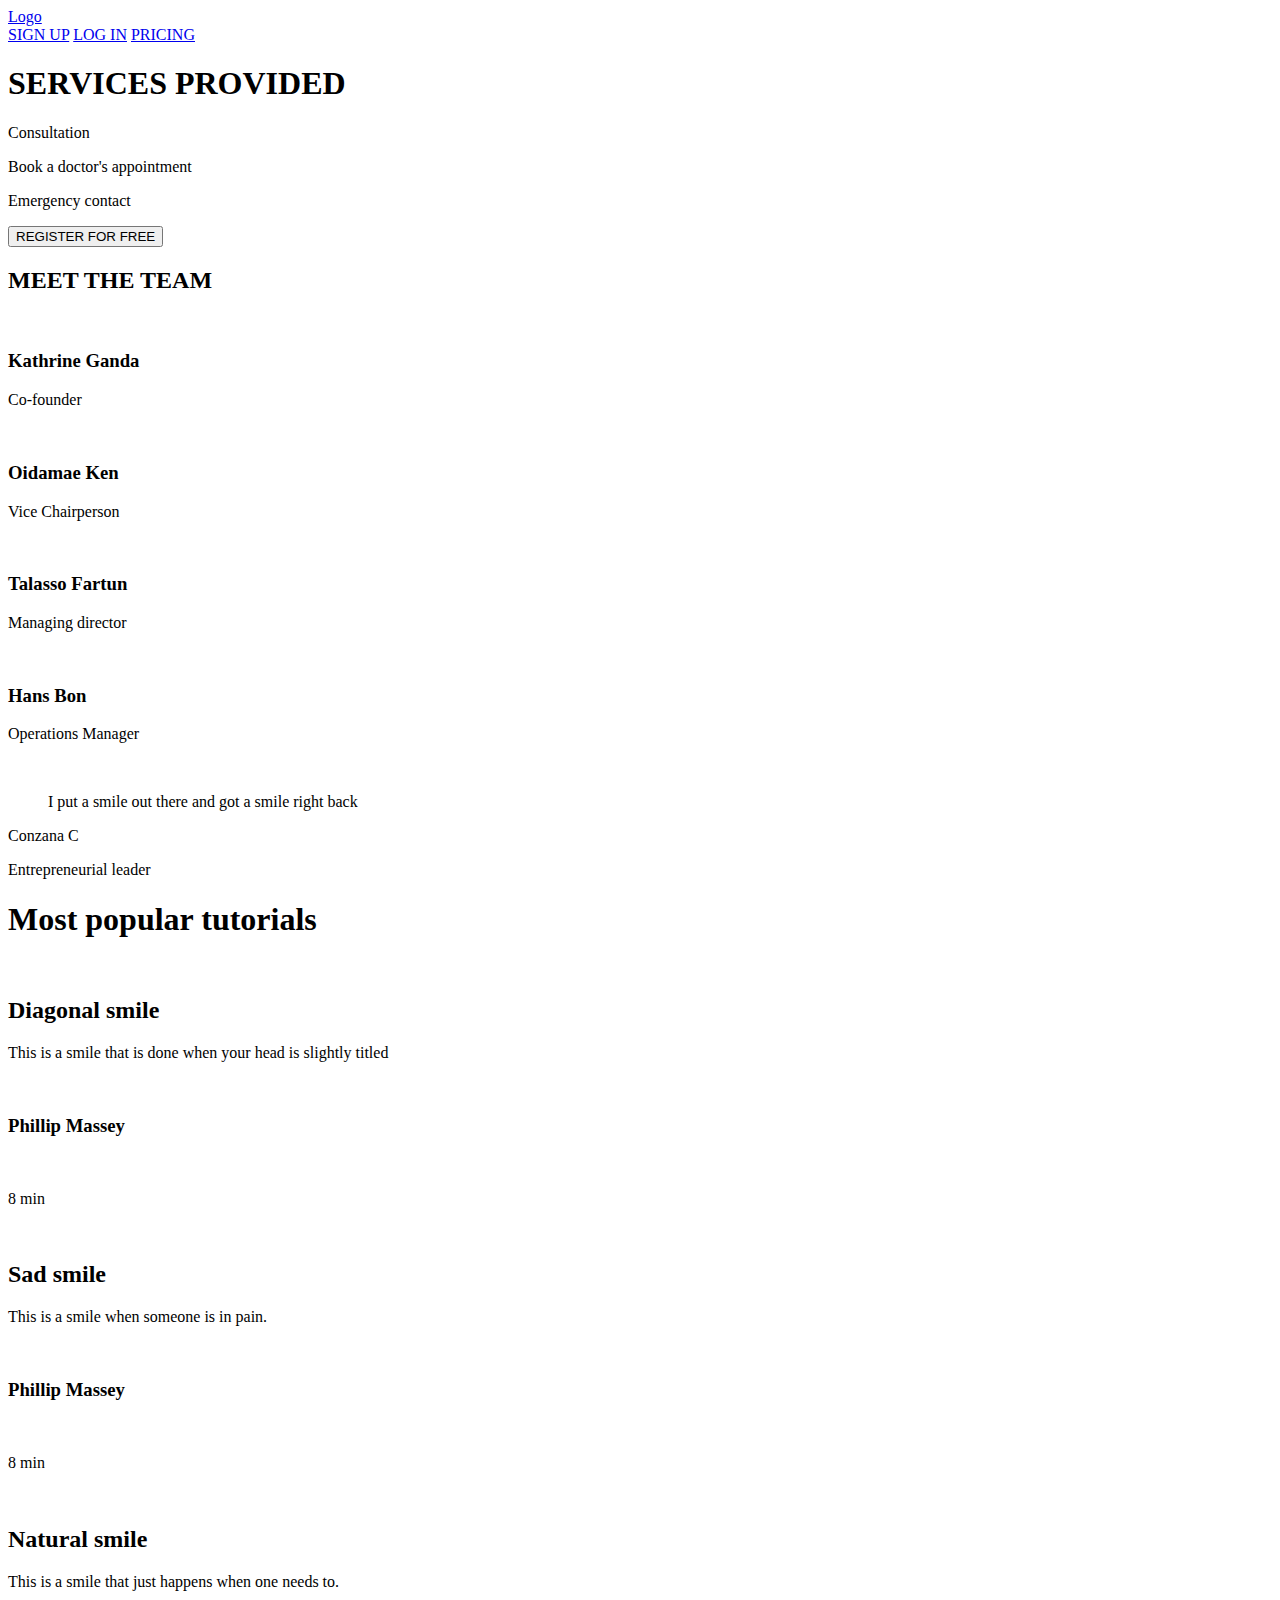
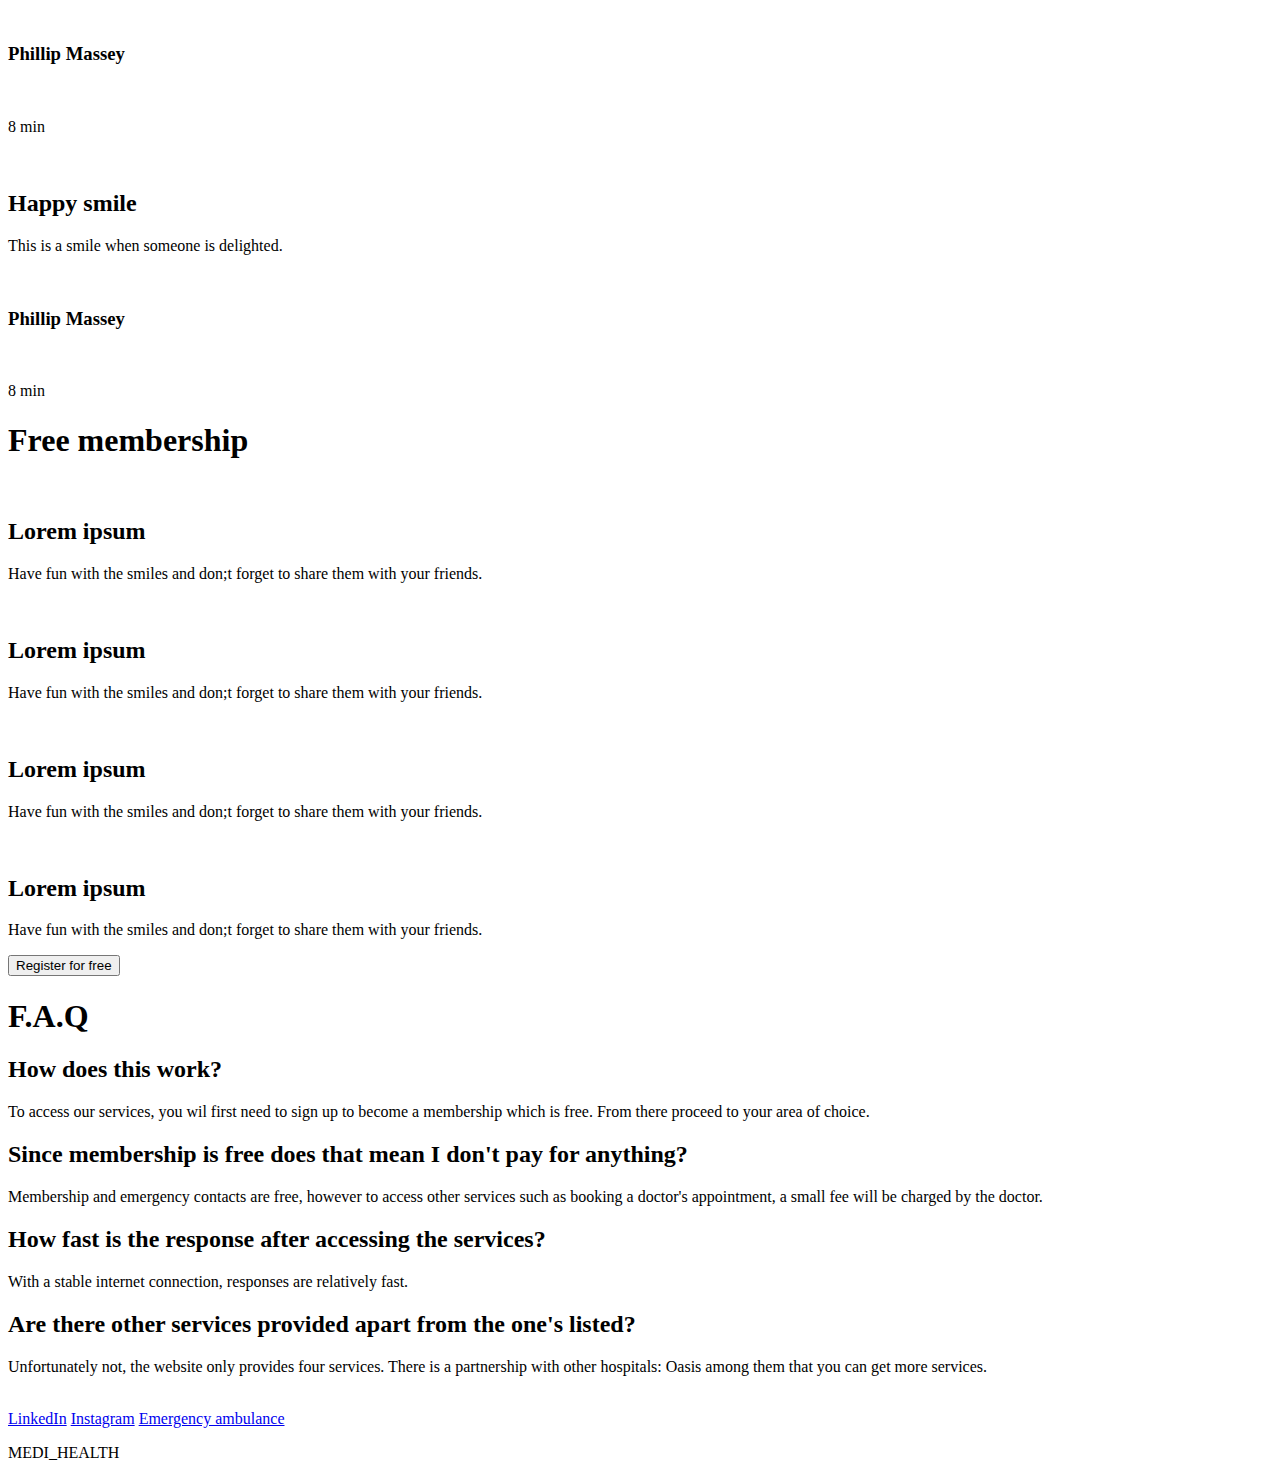
==== css_advanced/index.html @ abba5989 "Css" ====
<!DOCTYPE html>
<html lang="en">
    <head>
        <title>MEDI_HEALTH</title>
    </head>
    <body>
        <header>
            <div>
                <a href="https://hbr.org/resources/images/article_assets/2022/01/Jan22_17_1244810136.jpg">Logo</a>
            </div>
            <div>
                <a href="https://www.csamhealth.com/news/healthcare-digitalization">SIGN UP</a>
                <a href="https://www.csamhealth.com/news/healthcare-digitalization">LOG IN</a>
                <a href="https://hbr.org/2022/01/how-digital-transformation-can-improve-hospitals-operational-decisions">PRICING</a>
            </div> 
        </header>
        <main>
            <section>
                <div>
                    <h1>SERVICES PROVIDED</h1>
                    <p>Consultation</p>     
                    <p>Book a doctor's appointment</p>
                    <p>Emergency contact</p>
                    <button>REGISTER FOR FREE</button>
                </div>
                <div>
                    <h2>MEET THE TEAM</h2>
                    <div>
                        <div>
                            <img src="Images/kate.jpg" alt="">
                            <h3>Kathrine Ganda</h3>
                            <p>Co-founder</p>
                        </div>
                        <div>
                            <img src="Images/ken.jpg.jpg" alt="">
                            <h3>Oidamae Ken</h3>
                            <p>Vice Chairperson</p>
                        </div>
                        <div>
                            <img src="Images/talasso.jpg" alt="">
                            <h3>Talasso Fartun</h3>
                            <p>Managing director</p>
                        </div>
                        <div>
                            <img src="Images/will.jpg" alt="">
                            <h3>Hans Bon</h3>
                            <p>Operations Manager</p>
                        </div>
                    </div>
                </div>
            </section>
            <section>
                <div>
                    <img src="Images/Cz.jpg" alt="">
                    <div>
                        <blockquote>I put a smile out there and got a smile right back</blockquote>
                        <p>Conzana C</p>
                        <p>Entrepreneurial leader</p>
                    </div>
                </div>
            </section>
            <section>
                <h1>Most popular tutorials</h1>
                <div>
                    <div>
                        <img src="" alt="">
                        <h2>Diagonal smile</h2>
                        <p>This is a smile that is done when your head is slightly titled</p>
                        <div>
                            <img src="" alt="">
                            <h3>Phillip Massey</h3>
                        </div>
                        <div>
                            <div>
                                <img src="" alt="">
                                <img src="" alt="">
                                <img src="" alt="">
                                <img src="" alt="">
                                <img src="" alt="">  
                            </div>
                            <p>8 min</p>
                        </div>
                    </div>
                    <div>
                        <div>
                            <img src="" alt="">
                            <h2>Sad smile</h2>
                            <p>This is a smile when someone is in pain.</p>
                            <div>
                                <img src="" alt="">
                                <h3>Phillip Massey</h3>  
                            </div>
                            <div>
                                <div>
                                    <img src="" alt="">
                                    <img src="" alt="">
                                    <img src="" alt="">
                                    <img src="" alt="">
                                    <img src="" alt="">  
                                </div>
                                <p>8 min</p>
                            </div>
                        </div>
                    </div>
                    <div>
                        <div>
                            <img src="" alt="">
                            <h2>Natural smile</h2>
                            <p>This is a smile that just happens when one needs to.</p>
                            <div>
                                <img src="" alt="">
                                <h3>Phillip Massey</h3>
                            </div>
                            <div>
                                <div>
                                    <img src="" alt="">
                                    <img src="" alt="">
                                    <img src="" alt="">
                                    <img src="" alt="">
                                    <img src="" alt="">  
                                </div>
                                <p>8 min</p>
                            </div>
                        </div>
                    </div>
                    <div>
                        <div>
                            <img src="" alt="">
                            <h2>Happy smile</h2>
                            <p>This is a smile when someone is delighted.</p>
                            <div>
                                <img src="" alt="">
                                <h3>Phillip Massey</h3>  
                            </div>
                            <div>
                                <div>
                                    <img src="" alt="">
                                    <img src="" alt="">
                                    <img src="" alt="">
                                    <img src="" alt="">
                                    <img src="" alt="">  
                                </div>
                                <p>8 min</p>
                            </div>
                        </div>    
                    </div>
                </div>
            </section>
            <section>
                <h1>Free membership</h1>
                <div>
                    <div>
                        <img src="" alt="">
                        <h2>Lorem ipsum</h2>
                        <p>Have fun with the smiles and don;t forget to share them with your friends.</p>
                    </div>
                    <div>
                        <img src="" alt="">
                        <h2>Lorem ipsum</h2>
                        <p>Have fun with the smiles and don;t forget to share them with your friends.</p>
                    </div>
                    <div>
                        <img src="" alt="">
                        <h2>Lorem ipsum</h2>
                        <p>Have fun with the smiles and don;t forget to share them with your friends.</p>
                    </div>
                    <div>
                        <img src="" alt="">
                        <h2>Lorem ipsum</h2>
                        <p>Have fun with the smiles and don;t forget to share them with your friends.</p>
                    </div>
                </div>
                <button>Register for free</button>
            </section>
            <section>
                <h1>F.A.Q</h1>
                <div>
                    <div>
                    <div>
                        <h2>How does this work?</h2>
                        <p>To access our services, you wil first need to sign up to become a membership which is free. From there proceed to your area of choice.</p>
                    </div>
                    <div>
                        <h2>Since membership is free does that mean I don't pay for anything?</h2>
                        <p>Membership and emergency contacts are free, however to access other services such as booking a doctor's appointment, a small fee will be charged by the doctor.</p>
                    </div>
                    </div>
                    <div>
                    <div>
                        <h2>How fast is the response after accessing the services?</h2>
                        <p>With a stable internet connection, responses are relatively fast.</p>
                    </div>
                    <div>
                        <h2>Are there other services provided apart from the one's listed?</h2>
                        <p>Unfortunately not, the website only provides four services. There is a partnership with other hospitals: Oasis among them that you can get more services.</p>
                    </div>
                    </div> 
                </div>
            </section>
        </main>
        <footer>
            <div>
                <div>
                    <img src="Images/hospital1.jpg" alt="">
                    <div>
                        <a href="https://www.linkedin.com/in/kathrine-ganda-81b064265/">LinkedIn</a>
                        <a href="#">Instagram</a>
                        <a href="https://image.made-in-china.com/2f0j00AHLYroTJbgbe/Rhd-Mobile-Ambulance-Car-Price.jpg">Emergency ambulance</a>
                    </div>
                </div>
                <p>MEDI_HEALTH</p>
            </div>
        </footer>
    </body>
</html>
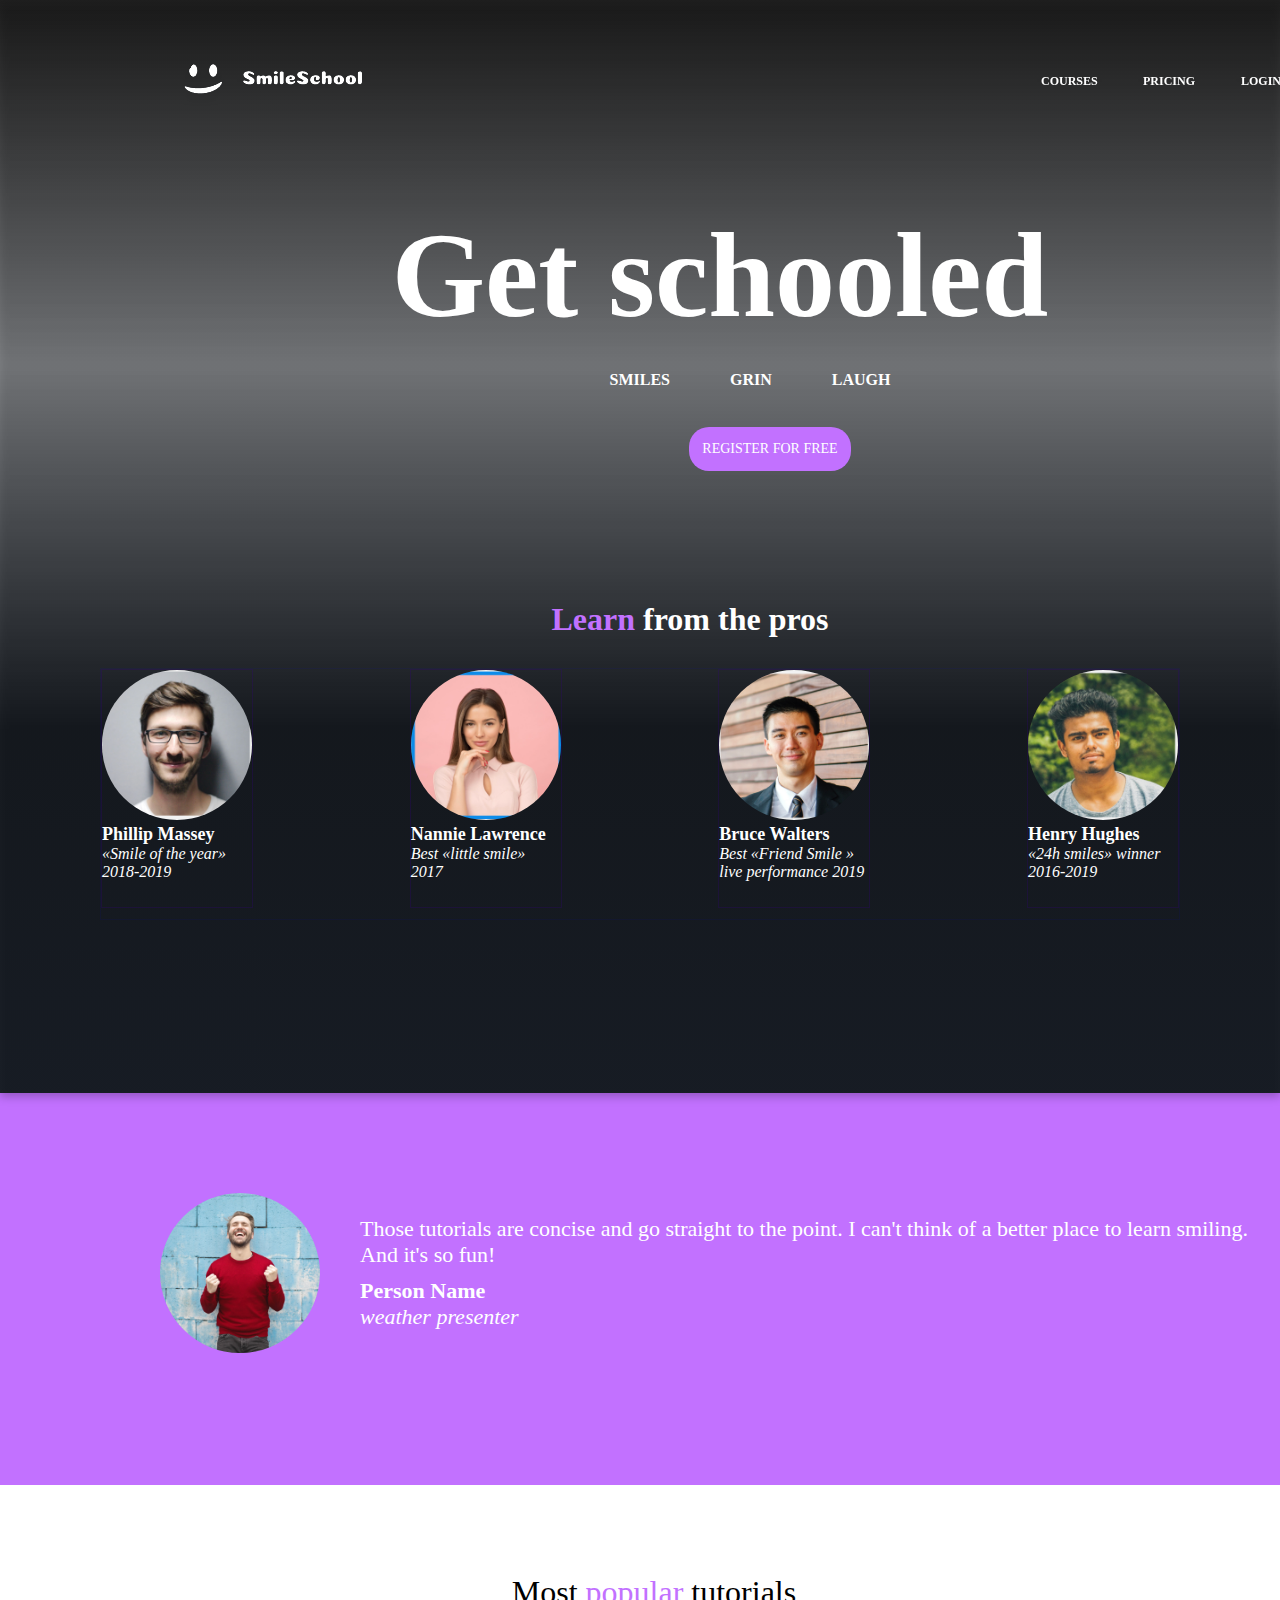
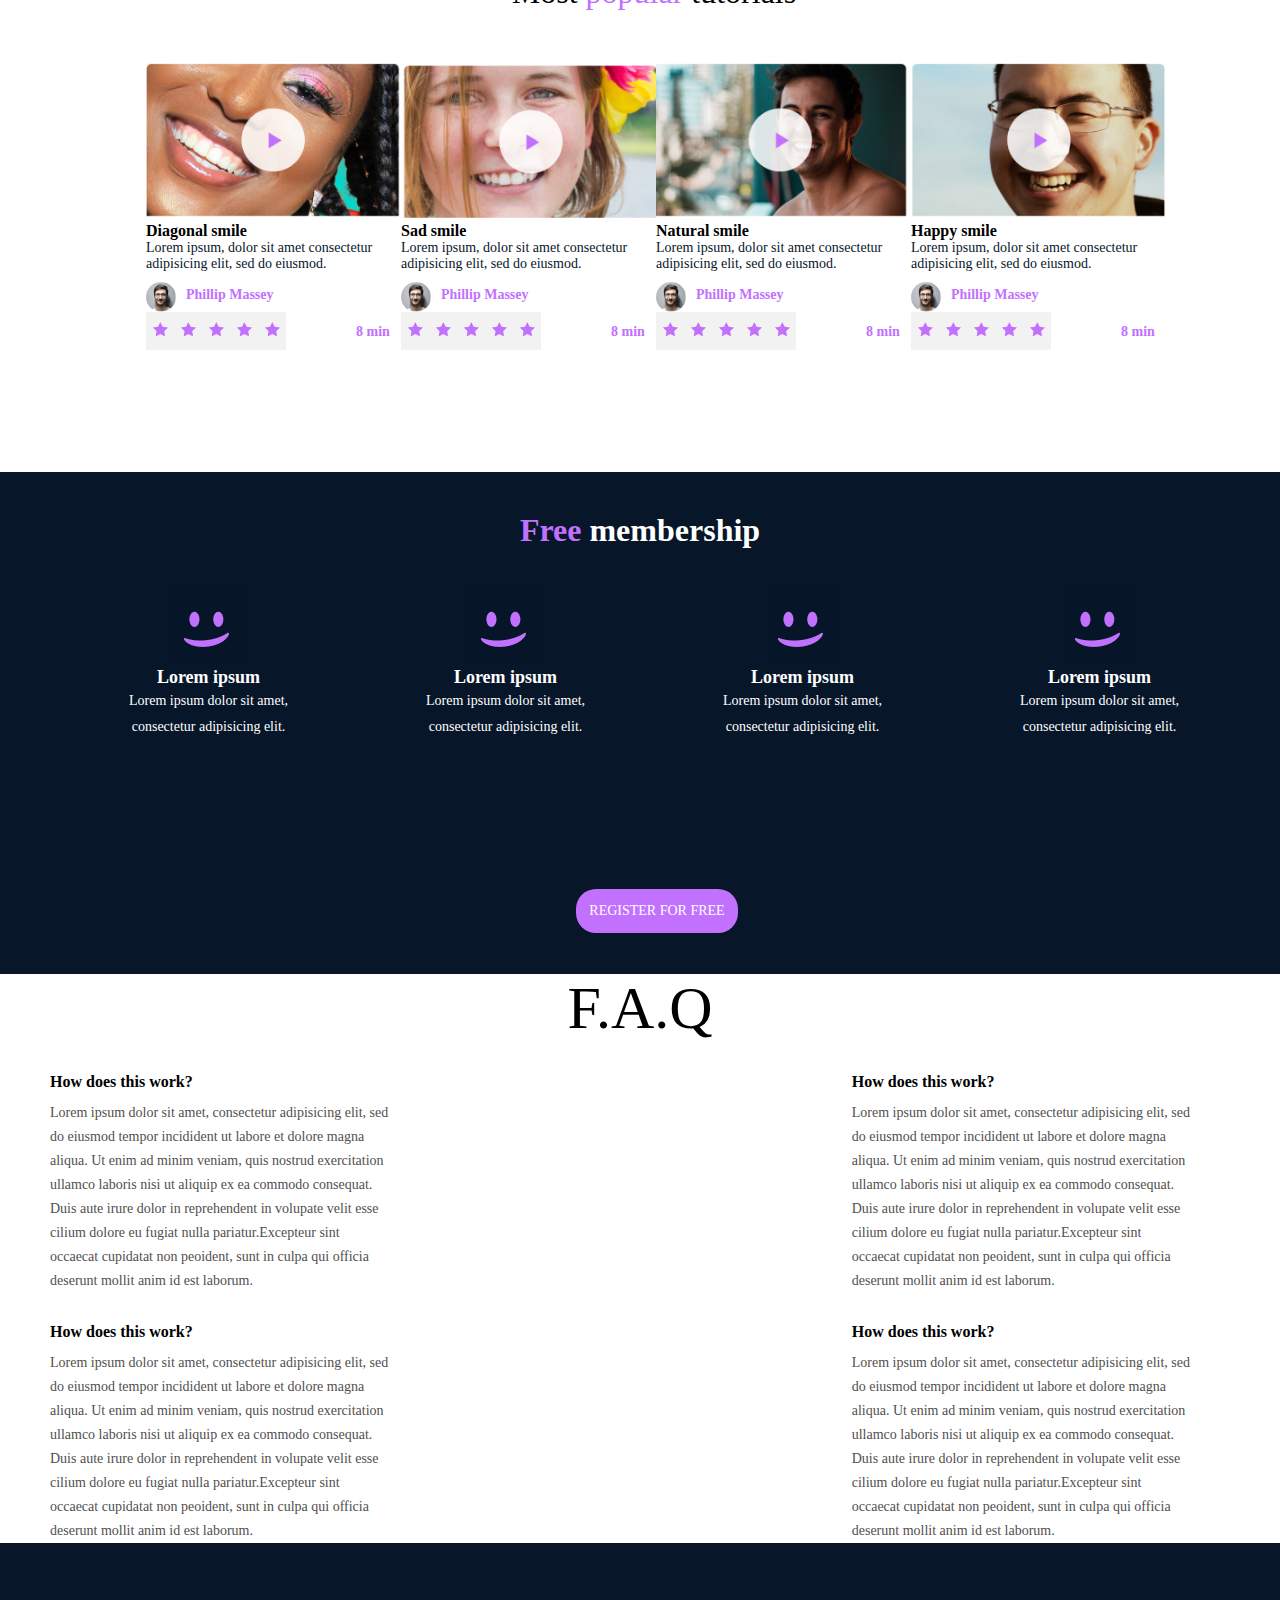
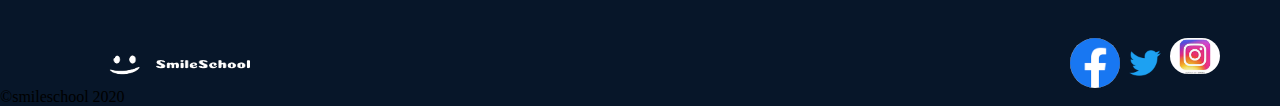
==== commit 71d18c12: "Css final_web" ====
--- a/css_advanced/index.html
+++ b/css_advanced/index.html
@@ -1,214 +1,227 @@
 <!DOCTYPE html>
 <html lang="en">
     <head>
-        <title>MEDI_HEALTH</title>
+        <link rel="stylesheet" href="styles.css">
+        <meta charset="UTF-8">
+        <meta http-equiv="X-UA-Compatible" content="IE=edge">
+        <meta name="viewport" content="width=device-width, initial-scale=1.0">
+        <title>School Page</title>
     </head>
     <body>
-        <header>
-            <div>
-                <a href="https://hbr.org/resources/images/article_assets/2022/01/Jan22_17_1244810136.jpg">Logo</a>
+        <header class="header">
+            <div class="logo">
+                <a href="#">
+                    <img src="Images/logo.png" alt="Logo">
+                </a>
             </div>
-            <div>
-                <a href="https://www.csamhealth.com/news/healthcare-digitalization">SIGN UP</a>
-                <a href="https://www.csamhealth.com/news/healthcare-digitalization">LOG IN</a>
-                <a href="https://hbr.org/2022/01/how-digital-transformation-can-improve-hospitals-operational-decisions">PRICING</a>
+            <div class="menu">
+                <a class="courses" href="https://www.csamhealth.com/news/healthcare-digitalization">COURSES</a>
+                <a class="pricing" href="https://www.csamhealth.com/news/healthcare-digitalization">PRICING</a>
+                <a class="login" href="https://hbr.org/2022/01/how-digital-transformation-can-improve-hospitals-operational-decisions">LOGIN</a>
             </div> 
         </header>
         <main>
+            <section class="main_part">
+                <div class="block1">
+                    <h1 class="get_schooled">Get schooled</h1>
+                    <p>
+                        <span>SMILES</span><span>GRIN</span><span>LAUGH</span>
+                    </p>
+                    <button class="button_background">REGISTER FOR FREE</button>
+                </div>
+                <div class="block_2">
+                    <h2 class="typography"><span>Learn </span>from the pros</h2>
+                    <div class="pros">
+                        <div class="pro">
+                            <img class="ava1" src="Images/Massey.png" alt="">
+                            <h3 class="massey">Phillip Massey</h3>
+                            <p class="smile">&laquo;Smile of the year&raquo;<br>2018-2019</br></p>
+                        </div>
+                        <div class="pro">
+                            <img class="ava2" src="Images/Nannie.png" alt="">
+                            <h3 class="nannie">Nannie Lawrence</h3>
+                            <p class="best">Best &laquo;little smile&raquo; <br>2017</br></p>
+                        </div>
+                        <div class="pro">
+                            <img class="ava3" src="Images/Bruce.png" alt="">
+                            <h3 class="bruce">Bruce Walters</h3>
+                            <p class="friend">Best &laquo;Friend Smile &raquo; <br>live performance 2019</br></p>
+                        </div>
+                        <div class="pro">
+                            <img class="ava4" src="Images/Henry.png" alt="">
+                            <h3 class="henry">Henry Hughes</h3>
+                            <p class="24h">&laquo;24h smiles&raquo; winner <br>2016-2019</br></p>
+                        </div>
+                    </div>
+                </div>
+            </section>
+            <section class="testimonials">
+                <div class="testimonial">
+                    <img class="avatar" src="Images/weatherpresenter.png" alt="">
+                    <div class="text_quote">
+                        <blockquote class="quote">Those tutorials are concise and go straight to the point. I can't think of a better place to learn smiling. And it's so fun!</blockquote>
+                        <p class="person_name">Person Name</p>
+                        <p class="weather_presenter">weather presenter</p>
+                    </div>
+                </div>
+            </section>
+            <section class="part_tutorials">
+                <h1 class="most_popular_tutorials">Most <span>popular</span> tutorials</h1>
+                <div class="tutorials">
+                    <div class="tuto">
+                        <img src="Images/D.smile.png" alt="">
+                        <h2 class="diagonal_smile">Diagonal smile</h2>
+                        <p class="lorem">Lorem ipsum, dolor sit amet consectetur adipisicing elit, sed do eiusmod.</p>
+                        <div class="tutorial_author">
+                            <img class="avatar1" src="Images/Massey.png" alt="">
+                            <h3 class="phillip">Phillip Massey</h3>
+                        </div>
+                        <div class="rating">
+                            <div class="stars">
+                                <img class="star" src="Images/star.png" alt="">
+                                <img class="star" src="Images/star.png" alt="">
+                                <img class="star" src="Images/star.png" alt="">
+                                <img class="star" src="Images/star.png" alt="">
+                                <img class="star" src="Images/star.png" alt="">  
+                            </div>
+                            <p class="duration">8 min</p>
+                        </div>
+                    </div>
+                    <div>
+                        <div class="tuto">
+                            <img class="tuto-img" src="Images/S.Smile.png" alt="">
+                            <h2 class="sad_smile">Sad smile</h2>
+                            <p class="lorem">Lorem ipsum, dolor sit amet consectetur adipisicing elit, sed do eiusmod.</p>
+                            <div class="tutorial_author">
+                                <img class="avatar1" src="Images/Massey.png" alt="">
+                                <h3 class="phillip">Phillip Massey</h3>  
+                            </div>
+
+                            <div class="rating">
+                                <div class="stars">
+                                    <img class="star" src="Images/star.png" alt="">
+                                    <img class="star" src="Images/star.png" alt="">
+                                    <img class="star" src="Images/star.png" alt="">
+                                    <img class="star" src="Images/star.png" alt="">
+                                    <img class="star" src="Images/star.png" alt="">  
+                                </div>
+                                <p class="duration">8 min</p>
+                            </div>
+                        </div>
+                    </div>
+                    <div>
+                        <div class="tuto">
+                            <img src="Images/H.Smile.png" alt="">
+                            <h2 class="natural_smile">Natural smile</h2>
+                            <p class="lorem">Lorem ipsum, dolor sit amet consectetur adipisicing elit, sed do eiusmod.</p>
+                            <div class="tutorial_author">
+                                <img src="Images/Massey.png" alt="">
+                                <h3 class="phillip">Phillip Massey</h3>
+                            </div>
+                            <div class="rating">
+                                <div class="stars">
+                                    <img class="star" src="Images/star.png" alt="">
+                                    <img class="star" src="Images/star.png" alt="">
+                                    <img class="star" src="Images/star.png" alt="">
+                                    <img class="star" src="Images/star.png" alt="">
+                                    <img class="star" src="Images/star.png" alt="">  
+                                </div>
+                                <p class="duration">8 min</p>
+                            </div>
+                        </div>
+                    </div>
+                    <div>
+                        <div class="tuto">
+                            <img src="Images/LastSmile.png" alt="">
+                            <h2 class="happy_smile">Happy smile</h2>
+                            <p class="lorem">Lorem ipsum, dolor sit amet consectetur adipisicing elit, sed do eiusmod.</p>
+                            <div class="tutorial_author">
+                                <img class="avatar1" src="Images/Massey.png" alt="">
+                                <h3 class="phillip">Phillip Massey</h3>  
+                            </div>
+                            <div class="rating">
+                                <div class="stars">
+                                    <img class="star" src="Images/star.png" alt="">
+                                    <img class="star" src="Images/star.png" alt="">
+                                    <img class="star" src="Images/star.png" alt="">
+                                    <img class="star" src="Images/star.png" alt="">
+                                    <img class="star" src="Images/star.png" alt="">  
+                                </div>
+                                <p class="duration">8 min</p>
+                            </div>
+                        </div>    
+                    </div>
+                </div>
+            </section>
+            <section class="membership">
+                <h1><span>Free</span> membership</h1>
+                <div class="dots">
+                    <div class="member">
+                        <img class="smileyy" src="Images/smile.png" alt="">
+                        <h2>Lorem ipsum</h2>
+                        <p class="lorem_text">Lorem ipsum dolor sit amet,<br>consectetur adipisicing elit.</br></p>
+                    </div>
+                    <div class="member">
+                        <img class="smileyy" src="Images/smile.png" alt="">
+                        <h2>Lorem ipsum</h2>
+                        <p class="lorem_text">Lorem ipsum dolor sit amet,<br>consectetur adipisicing elit.</br></p>
+                    </div>
+                    <div class="member">
+                        <img class="smileyy" src="Images/smile.png" alt="">
+                        <h2>Lorem ipsum</h2>
+                        <p class="lorem_text">Lorem ipsum dolor sit amet,<br>consectetur adipisicing elit.</br></p>
+                    </div>
+                    <div class="member">
+                        <img class="smileyy" src="Images/smile.png" alt="">
+                        <h2>Lorem ipsum</h2>
+                        <p class="lorem_text">Lorem ipsum dolor sit amet,<br>consectetur adipisicing elit.</br></p>
+                    </div>
+                </div>
+                <button class="register_button">REGISTER FOR FREE</button>
+            </section>
             <section>
-                <div>
-                    <h1>SERVICES PROVIDED</h1>
-                    <p>Consultation</p>     
-                    <p>Book a doctor's appointment</p>
-                    <p>Emergency contact</p>
-                    <button>REGISTER FOR FREE</button>
-                </div>
-                <div>
-                    <h2>MEET THE TEAM</h2>
-                    <div>
-                        <div>
-                            <img src="Images/kate.jpg" alt="">
-                            <h3>Kathrine Ganda</h3>
-                            <p>Co-founder</p>
-                        </div>
-                        <div>
-                            <img src="Images/ken.jpg.jpg" alt="">
-                            <h3>Oidamae Ken</h3>
-                            <p>Vice Chairperson</p>
-                        </div>
-                        <div>
-                            <img src="Images/talasso.jpg" alt="">
-                            <h3>Talasso Fartun</h3>
-                            <p>Managing director</p>
-                        </div>
-                        <div>
-                            <img src="Images/will.jpg" alt="">
-                            <h3>Hans Bon</h3>
-                            <p>Operations Manager</p>
-                        </div>
-                    </div>
-                </div>
-            </section>
-            <section>
-                <div>
-                    <img src="Images/Cz.jpg" alt="">
-                    <div>
-                        <blockquote>I put a smile out there and got a smile right back</blockquote>
-                        <p>Conzana C</p>
-                        <p>Entrepreneurial leader</p>
-                    </div>
-                </div>
-            </section>
-            <section>
-                <h1>Most popular tutorials</h1>
-                <div>
-                    <div>
-                        <img src="" alt="">
-                        <h2>Diagonal smile</h2>
-                        <p>This is a smile that is done when your head is slightly titled</p>
-                        <div>
-                            <img src="" alt="">
-                            <h3>Phillip Massey</h3>
-                        </div>
-                        <div>
-                            <div>
-                                <img src="" alt="">
-                                <img src="" alt="">
-                                <img src="" alt="">
-                                <img src="" alt="">
-                                <img src="" alt="">  
-                            </div>
-                            <p>8 min</p>
-                        </div>
-                    </div>
-                    <div>
-                        <div>
-                            <img src="" alt="">
-                            <h2>Sad smile</h2>
-                            <p>This is a smile when someone is in pain.</p>
-                            <div>
-                                <img src="" alt="">
-                                <h3>Phillip Massey</h3>  
-                            </div>
-                            <div>
-                                <div>
-                                    <img src="" alt="">
-                                    <img src="" alt="">
-                                    <img src="" alt="">
-                                    <img src="" alt="">
-                                    <img src="" alt="">  
-                                </div>
-                                <p>8 min</p>
-                            </div>
-                        </div>
-                    </div>
-                    <div>
-                        <div>
-                            <img src="" alt="">
-                            <h2>Natural smile</h2>
-                            <p>This is a smile that just happens when one needs to.</p>
-                            <div>
-                                <img src="" alt="">
-                                <h3>Phillip Massey</h3>
-                            </div>
-                            <div>
-                                <div>
-                                    <img src="" alt="">
-                                    <img src="" alt="">
-                                    <img src="" alt="">
-                                    <img src="" alt="">
-                                    <img src="" alt="">  
-                                </div>
-                                <p>8 min</p>
-                            </div>
-                        </div>
-                    </div>
-                    <div>
-                        <div>
-                            <img src="" alt="">
-                            <h2>Happy smile</h2>
-                            <p>This is a smile when someone is delighted.</p>
-                            <div>
-                                <img src="" alt="">
-                                <h3>Phillip Massey</h3>  
-                            </div>
-                            <div>
-                                <div>
-                                    <img src="" alt="">
-                                    <img src="" alt="">
-                                    <img src="" alt="">
-                                    <img src="" alt="">
-                                    <img src="" alt="">  
-                                </div>
-                                <p>8 min</p>
-                            </div>
-                        </div>    
-                    </div>
-                </div>
-            </section>
-            <section>
-                <h1>Free membership</h1>
-                <div>
-                    <div>
-                        <img src="" alt="">
-                        <h2>Lorem ipsum</h2>
-                        <p>Have fun with the smiles and don;t forget to share them with your friends.</p>
-                    </div>
-                    <div>
-                        <img src="" alt="">
-                        <h2>Lorem ipsum</h2>
-                        <p>Have fun with the smiles and don;t forget to share them with your friends.</p>
-                    </div>
-                    <div>
-                        <img src="" alt="">
-                        <h2>Lorem ipsum</h2>
-                        <p>Have fun with the smiles and don;t forget to share them with your friends.</p>
-                    </div>
-                    <div>
-                        <img src="" alt="">
-                        <h2>Lorem ipsum</h2>
-                        <p>Have fun with the smiles and don;t forget to share them with your friends.</p>
-                    </div>
-                </div>
-                <button>Register for free</button>
-            </section>
-            <section>
-                <h1>F.A.Q</h1>
-                <div>
-                    <div>
-                    <div>
-                        <h2>How does this work?</h2>
-                        <p>To access our services, you wil first need to sign up to become a membership which is free. From there proceed to your area of choice.</p>
-                    </div>
-                    <div>
-                        <h2>Since membership is free does that mean I don't pay for anything?</h2>
-                        <p>Membership and emergency contacts are free, however to access other services such as booking a doctor's appointment, a small fee will be charged by the doctor.</p>
-                    </div>
-                    </div>
-                    <div>
-                    <div>
-                        <h2>How fast is the response after accessing the services?</h2>
-                        <p>With a stable internet connection, responses are relatively fast.</p>
-                    </div>
-                    <div>
-                        <h2>Are there other services provided apart from the one's listed?</h2>
-                        <p>Unfortunately not, the website only provides four services. There is a partnership with other hospitals: Oasis among them that you can get more services.</p>
+                <h1 class="faq">F.A.Q</h1>
+                <div class="row">
+                    <div class="row-block">
+                    <div class="FAQ-content">
+                        <h2 class="how">How does this work?</h2>
+                        <p class="answer">Lorem ipsum dolor sit amet, consectetur adipisicing elit, sed <br>do eiusmod tempor incidident ut labore et dolore magna </br>aliqua. Ut enim ad minim veniam, quis nostrud exercitation</br>ullamco laboris nisi ut aliquip ex ea commodo consequat.<br>Duis aute irure dolor in reprehendent in volupate velit esse<br>cilium dolore eu fugiat nulla pariatur.Excepteur sint<br> occaecat cupidatat non peoident, sunt in culpa qui officia<br>deserunt mollit anim id est laborum.</p>
+                    </div>
+                    <div class="FAQ-content">
+                        <h2 class="how">How does this work?</h2>
+                        <p class="answer">Lorem ipsum dolor sit amet, consectetur adipisicing elit, sed <br>do eiusmod tempor incidident ut labore et dolore magna </br>aliqua. Ut enim ad minim veniam, quis nostrud exercitation</br>ullamco laboris nisi ut aliquip ex ea commodo consequat.<br>Duis aute irure dolor in reprehendent in volupate velit esse<br>cilium dolore eu fugiat nulla pariatur.Excepteur sint<br>occaecat cupidatat non peoident, sunt in culpa qui officia<br>deserunt mollit anim id est laborum.</p>
+                    </div>
+                    </div>
+                    <div class="row-block">
+                    <div class="FAQ-content">
+                        <h2 class="how">How does this work?</h2>
+                        <p class="answer">Lorem ipsum dolor sit amet, consectetur adipisicing elit, sed <br>do eiusmod tempor incidident ut labore et dolore magna </br>aliqua. Ut enim ad minim veniam, quis nostrud exercitation</br>ullamco laboris nisi ut aliquip ex ea commodo consequat.<br>Duis aute irure dolor in reprehendent in volupate velit esse<br>cilium dolore eu fugiat nulla pariatur.Excepteur sint<br> occaecat cupidatat non peoident, sunt in culpa qui officia<br>deserunt mollit anim id est laborum.</p>
+                    </div>
+                    <div class="FAQ-content">
+                        <h2 class="how">How does this work?</h2>
+                        <p class="answer">Lorem ipsum dolor sit amet, consectetur adipisicing elit, sed <br>do eiusmod tempor incidident ut labore et dolore magna </br>aliqua. Ut enim ad minim veniam, quis nostrud exercitation</br>ullamco laboris nisi ut aliquip ex ea commodo consequat.<br>Duis aute irure dolor in reprehendent in volupate velit esse<br>cilium dolore eu fugiat nulla pariatur.Excepteur sint<br> occaecat cupidatat non peoident, sunt in culpa qui officia<br>deserunt mollit anim id est laborum.</p>
                     </div>
                     </div> 
                 </div>
             </section>
         </main>
-        <footer>
-            <div>
-                <div>
-                    <img src="Images/hospital1.jpg" alt="">
-                    <div>
-                        <a href="https://www.linkedin.com/in/kathrine-ganda-81b064265/">LinkedIn</a>
-                        <a href="#">Instagram</a>
-                        <a href="https://image.made-in-china.com/2f0j00AHLYroTJbgbe/Rhd-Mobile-Ambulance-Car-Price.jpg">Emergency ambulance</a>
-                    </div>
-                </div>
-                <p>MEDI_HEALTH</p>
+        <footer class="footer">
+            <div class="footer-block">
+                <div class="block_content">
+                    <img class="logo1" src="Images/logo.png" alt="">
+                    <div class="icons">
+                        <a href="#">
+                            <img  class="facebook" src="Images/FB.png" alt="IMAGES" />
+                        </a>
+                        <a href="#">
+                            <img class="twitter" src="Images/twitter.png" alt="IMAGES" />
+                        </a>
+                        <a href="#">
+                            <img class="instagram" src="Images/IG.jpeg" alt="IMAGES" />
+                        </a>
+                    </div>
+                </div>
+                <p>&copy;smileschool 2020</p>
             </div>
         </footer>
     </body>
--- a/css_advanced/styles.css
+++ b/css_advanced/styles.css
@@ -0,0 +1,478 @@
+* {
+    padding: 0;
+    margin: 0;
+    font-family: 'Source Sans Pro', 'sans-serif';
+}
+.header{
+    display: flex;
+    justify-content: space-between;
+    background: linear-gradient(
+        hsla(214, 71%, 9%, 0.9),  
+        hsla(210, 17%, 2%, 0.9) 
+        );
+    background: linear-gradient(
+        to top, 
+        hsla(217, 71%, 4%, 0.9),  
+        hsla(215, 100%, 2%, 0.9), 
+        hsla(215, 100%, 2%, 0.5),  
+        hsla(0, 0%, 2%, 0.9)     
+    ), url('pics/image1.png');
+    
+    height: 1093px;
+    background-size: cover;
+    background-repeat: no-repeat;
+    filter: drop-shadow(0px 4px 4px rgba(0, 0, 0, 0.25));
+}
+
+
+.menu{
+    position: absolute;
+    width: 234px;
+    height: 15px;
+    left: 1041px;
+    top: 37px;
+}
+.menu a{
+    text-decoration: none;
+}
+.login {
+    position: absolute;
+    height: 15px;
+    left: 85.47%;
+    right: 0%;
+    top: 37px;
+
+    font-family: 'Source Sans Pro';
+    font-style: normal;
+    font-weight: 700;
+    font-size: 12px;
+    line-height: 15px;
+    /* identical to box height */
+
+
+    color: #FFFFFF;
+
+}
+.pricing{
+    position: absolute;
+    height: 15px;
+    left: 43.59%;
+    right: 37.18%;
+    top: 37px;
+
+    font-family: 'Source Sans Pro';
+    font-style: normal;
+    font-weight: 700;
+    font-size: 12px;
+    line-height: 15px;
+    /* identical to box height */
+
+
+    color: #FFFFFF;
+
+}
+.courses{
+    position: absolute;
+    height: 15px;
+    left: 0%;
+    right: 78.63%;
+    top: 37px;
+
+    font-family: 'Source Sans Pro';
+    font-style: normal;
+    font-weight: 700;
+    font-size: 12px;
+    line-height: 15px;
+    /* identical to box height */
+
+
+    color: #FFFFFF;
+
+}
+.logo{
+    position: absolute;
+    width: 50px;
+    height: 29.46px;
+    left: 171.59px;
+    top: 37px;
+}
+.main_part{
+    position: absolute;
+    width: 1440px;
+    height: 1093px;
+    left: 0px;
+    top: 0px;
+
+}
+.block1 {
+    margin-top: 20px;
+    color: white;
+    text-align: center;
+    font-size: 60px;
+    font-weight: bold;
+}
+
+.block1 p {
+    font-size: 16px;
+    padding: 10px;
+    margin-top: 10px;
+}
+
+.get_schooled {
+    height: 151px;
+    font-weight: 700;
+    font-size: 120px;
+    line-height: 151px;
+    text-align: center;
+    margin-top: 200px;
+}
+
+.block1 p span {
+    margin-left: 60px;
+    text-transform: uppercase;
+}
+
+
+
+.button_background{
+    width: 162px;
+    height: 44px;
+    background-color: #C271FF;
+    color: white;
+    cursor: pointer;
+    text-transform: uppercase;
+    font-size: 14px;
+    margin-top: 10px;
+    border-radius: 20px;
+    margin-left: 100px;
+    margin-bottom: 70px;
+    border: none;
+
+        
+}
+.block_2{
+    height: 237px;
+    width: 100vw;
+}
+.typography{
+    text-align: center;
+    margin-top: 60px;
+    font-size: 32px;
+    margin-left: 100px;
+    color: white;
+    margin-bottom: 30px;
+}
+.typography span{
+    color: #C271FF;
+}
+.pros{
+    border: 1px solid rgba(0, 4, 255, 0.068);
+    display: flex;
+    margin-left: 100px;
+    margin-right: 100px;
+    justify-content: space-between;
+    margin-top: 20px;
+    height: 250px;
+    color: #FFFFFF;
+}
+.pro{
+    border: 1px solid rgba(49, 0, 128, 0.26);
+    width: 150px;
+    height: 237px;
+
+}
+.pro img{
+    width: 150px;
+    height: 150px;
+    border-radius: 50%;
+}
+.pro h3{
+    font-size: 18px;
+}
+.pro p{
+    font-size: 16px;
+    font-style: italic;
+}
+/*-------------testimonials section----------------*/
+
+.testimonials{
+    background-color: #C271FF;
+    height: 392px;
+    max-width: 1440px;
+    border-top: 1093px;
+}
+.testimonial{
+    display: flex;
+    color: #FFFFFF;
+    font-size: 22px;
+    justify-content: space-between;
+    align-items: center;
+    padding-top: 100px;
+    padding-left: 160px;
+}
+.avatar{
+    width: 160px;
+    height: 160px;
+    border-radius: 50%;
+    object-position: center;
+    object-fit: cover;
+}
+.text_quote{
+    padding-left: 40px;
+}
+.person_name{
+    font-weight: bold;
+    margin-top: 10px;
+}
+.weather_presenter{
+    font-style: italic;
+}
+
+
+/*-------------tutorials section----------------*/
+
+.part_tutorials {
+    margin-top: 50px;
+    height: 450px;
+    width: 1228px;
+    margin-left: 40px;
+
+}
+.most_popular_tutorials {
+    text-align: center;
+    font-weight: lighter;
+    margin-bottom: 50px;
+    margin-top: 87px;
+    line-height: 40.22px;
+    font-style: normal;
+    
+}
+.most_popular_tutorials span {
+    color: #C271FF;
+    font-weight: bolder;
+    font-size: 32px;
+}
+.tutorials {
+    display: flex;
+    align-items: center;
+    justify-content: flex-start;
+    margin-right: 106px;
+    margin-left: 106px;
+}
+.tutos {
+    width: 255px;
+    height: 335px;
+    margin-right: 20px;
+    
+    
+}
+.tuto p{
+    font-size: 14px;
+    color: #071629;
+}
+.tuto h2{
+    font-size: 16px;
+}
+.tuto img{
+    width: 255px;
+}
+
+.tutorial_author{
+    display: flex;
+    margin-top: 10px;
+}
+.tutorial_author h3{
+    font-size: 14px;
+    color: #C271FF;
+    padding-left: 10px;
+    margin-top: 5px;
+}
+.tutorial_author img{
+    width: 30px;
+    height: 30px;
+    border-radius: 50%;
+}
+.rating{
+    display: flex;
+    align-items: center;
+}
+.rating p{
+    font-family: Source Sans Pro;
+    font-size: 14px;
+    font-weight: 600;
+    line-height: 27px;
+    letter-spacing: 0px;
+    text-align: right;
+    margin-left: 200px;
+    
+
+
+color: #C271FF;
+
+
+}
+.rating .stars {
+    display: flex;
+    max-width: 10px;
+}
+.sta {
+    width: 15px;
+}
+
+/*-------------------------------membership section----------------------------------------*/
+
+.membership {
+    background-color: #071629;
+    margin-top: 50px;
+    height: 502px;
+    width: 100vw;
+    color: #FFFFFF;
+}
+.membership h1 {
+    text-align: center;
+    color: white;
+    font-size: 32px;
+    padding-top: 40px;
+}
+.membership h1 span {
+    color: #C271FF;
+}
+.dots {
+    display: flex;
+    margin-top: 40px;
+    margin-right: 30px;
+    margin-left: 60px;
+}
+.member {
+    width: 257px;
+    height: 200px;
+    margin-left: 20px;
+    margin-right: 20px;
+    text-align: center;
+}
+.lorem_text {
+    font-size: 14px;
+    line-height: 26px;
+}
+.member h2 {
+    font-size: 18px;
+    text-align: center;
+}
+.smileyy {
+    text-align: center;
+    
+}
+.register_button {
+    width: 162px;
+    height: 44px;
+    background-color: #C271FF;
+    color: white;
+    cursor: pointer;
+    text-transform: uppercase;
+    font-size: 14px;
+    margin-top: 100px;
+    border-radius: 20px;
+    margin-left: 45%;
+    border: none;
+    margin-bottom: 52px;
+}
+
+
+/*-------------------------------F.A.Q section----------------------------------------*/
+
+.faq_section {
+    width: 920px;
+    height: 707px;
+    margin-left: 200px;
+    margin-top: 50px;
+}
+.faq {
+    text-align: center;
+    font-size: 60px;
+    font-weight: lighter;
+    margin-bottom: 30px;
+
+}
+.row {
+    display: flex;
+    justify-content: space-between;
+    margin-left: 50px;
+    margin-right: 50px;
+}
+.row-block {
+    margin-right: 40px;
+}
+.FAQ-content p {
+    font-size: 14px;
+    margin-top: 10px;
+    margin-bottom: 30px;
+    line-height: 24px;
+    color: rgb(81, 79, 79);
+}
+.FAQ-content h2 {
+    font-size: 16px;
+    font-weight: bold;
+}
+
+/*-------------------------------footer section----------------------------------------*/
+.footer-block {
+    width: 100vw;
+    background-color: #071629;
+}
+.block_content{
+    display: flex;
+    justify-content: space-between;
+    margin-left: 100px;
+    margin-right: 200px;
+    margin-top: -30px;
+}
+.logo1{
+    height: 50px;
+    width: 169px;
+    left: 165.0000000000001px;
+    margin-top: 95px;
+    border-radius: 0px;
+
+}
+.icons{
+    display: flex;
+    position: absolute;
+    width: 20px;
+    height: 30px;
+    left: 1070px;
+    margin-top: 95px;
+    text-align: center;
+    justify-content: space-between;
+}
+.global-block p {
+    text-align: center;
+    color: #FFFFFF;
+    padding-top: 200px;
+}
+.facebook {
+    display: flex;
+    border-image:round;
+    max-width: 50px;
+    border-color: #071629;
+    border-radius: 25px;
+    text-align: center;
+    justify-content: center;
+}
+.twitter {
+    display: flex;
+    border-image:round;
+    max-width: 50px;
+    border-color: #071629;
+    border-radius: 25px;
+    text-align: center;
+    justify-content: center;
+}
+.instagram {
+    display: flex;
+    border-image:round;
+    max-width: 50px;
+    border-color: #071629;
+    border-radius: 25px;
+    text-align: center;
+    justify-content: center;
+}
